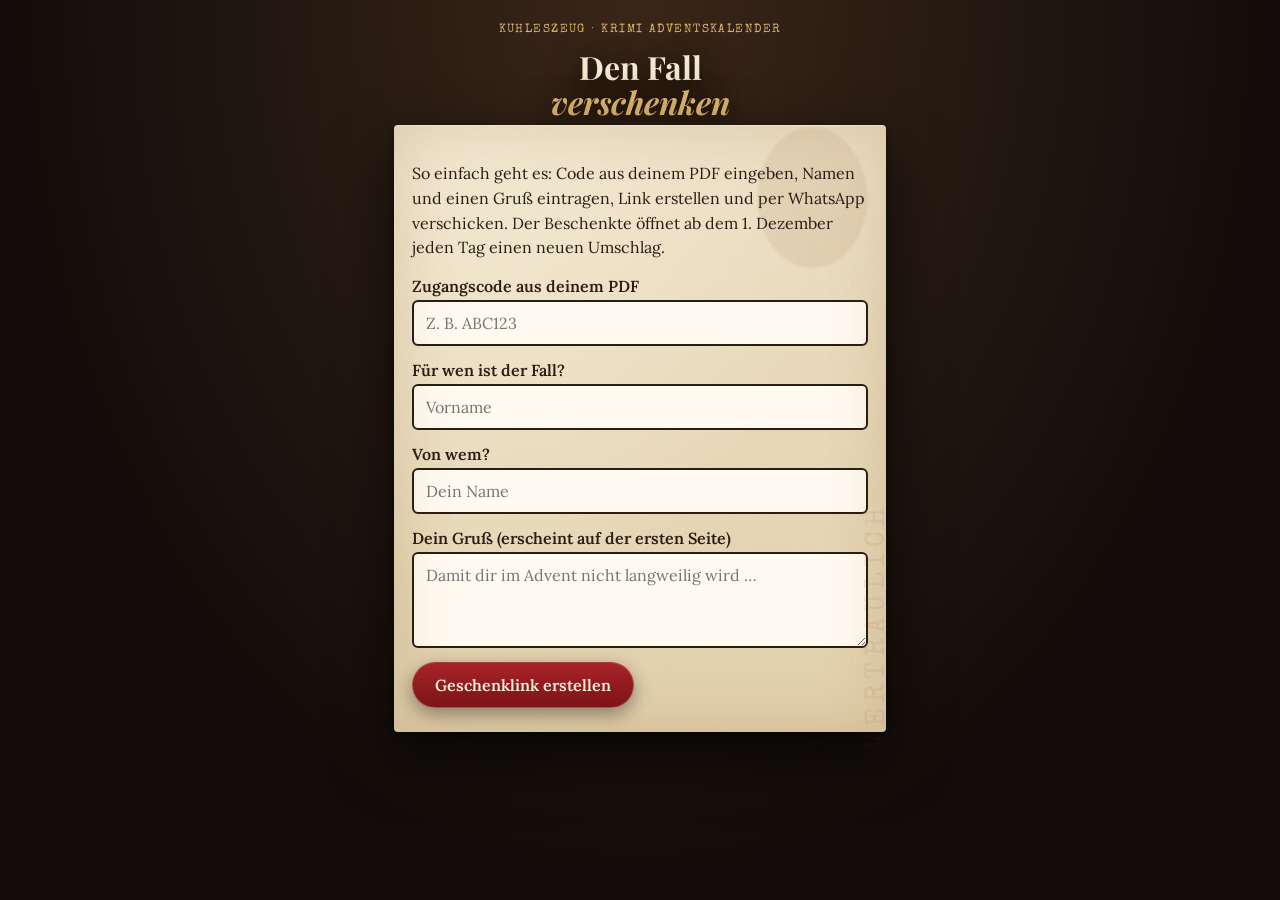
==== verschenken.html @ 81fcf863 "Add files via upload" ====
<!doctype html>
<html lang="de">
<head>
<meta charset="utf-8">
<meta name="viewport" content="width=device-width,initial-scale=1,viewport-fit=cover">
<title>Fall verschenken</title>
<meta name="robots" content="noindex">
<link href="https://fonts.googleapis.com/css2?family=Playfair+Display:ital,wght@0,600;0,800;1,600&family=Special+Elite&family=Lora:wght@400;600&display=swap" rel="stylesheet">
<link rel="stylesheet" href="style.css">
<style>
body{overflow:auto}
.wrap{max-width:520px;margin:0 auto;padding:24px 14px 50px}
label{display:block;font-weight:600;margin:14px 0 4px}
.f{width:100%;font:16px Lora,serif;padding:11px 12px;border:2px solid var(--ink);border-radius:6px;background:#fffaf0;color:var(--ink)}
textarea.f{min-height:96px;resize:vertical}
#out{display:none;margin-top:18px}
.linkbox{word-break:break-all;font-family:'Special Elite';font-size:13px;background:#fffaf0;border:1px dashed var(--ink);padding:10px;border-radius:6px}
.row{display:flex;gap:8px;flex-wrap:wrap;margin-top:10px}
.wa{background:#1f8f4e}
</style>
</head>
<body style="background:radial-gradient(ellipse at 50% 0%,#3a2618,#120d0a 70%)">
<div class="wrap">
  <div class="kick" style="text-align:center">KuhlesZeug · Krimi Adventskalender</div>
  <h1 style="text-align:center;font-size:32px">Den Fall<br><em>verschenken</em></h1>
  <div class="paper">
    <p class="story">So einfach geht es: Code aus deinem PDF eingeben, Namen und einen Gruß eintragen, Link erstellen und per WhatsApp verschicken. Der Beschenkte öffnet ab dem 1. Dezember jeden Tag einen neuen Umschlag.</p>
    <label for="code">Zugangscode aus deinem PDF</label>
    <input class="f" id="code" autocomplete="off" autocapitalize="characters" placeholder="z. B. ABC123" style="text-transform:uppercase">
    <label for="an">Für wen ist der Fall?</label>
    <input class="f" id="an" maxlength="40" placeholder="Vorname">
    <label for="von">Von wem?</label>
    <input class="f" id="von" maxlength="40" placeholder="Dein Name">
    <label for="m">Dein Gruß (erscheint auf der ersten Seite)</label>
    <textarea class="f" id="m" maxlength="280" placeholder="Damit dir im Advent nicht langweilig wird …"></textarea>
    <div class="row"><button class="btn" id="make">Geschenklink erstellen</button></div>
    <div id="out">
      <p class="question">Dein persönlicher Geschenklink:</p>
      <div class="linkbox" id="link"></div>
      <div class="row">
        <a class="btn wa" id="wa" target="_blank" rel="noopener">Per WhatsApp schicken</a>
        <button class="btn ghost" id="copy" style="color:var(--ink);border-color:var(--ink)">Link kopieren</button>
        <a class="btn ghost" id="test" target="_blank" style="color:var(--ink);border-color:var(--ink)">Vorschau</a>
      </div>
      <p class="small" style="color:var(--ink)">Tipp: Schick den Link am besten am 30. November, dann wartet am nächsten Morgen der erste Umschlag.</p>
    </div>
  </div>
</div>
<div id="toast" class="toast"></div>
<script src="gate.js"></script>
<script>
const $=s=>document.querySelector(s);
function toast(t){const e=$('#toast');e.textContent=t;e.classList.add('on');setTimeout(()=>e.classList.remove('on'),2600)}
$('#make').onclick=async()=>{const c=kzNormCode($('#code').value);if(!c||await kzSha(c)!==KZ_H){toast('Der Code stimmt nicht. Er steht in deinem PDF.');return}
 const an=$('#an').value.trim(),von=$('#von').value.trim(),m=$('#m').value.trim();if(!an){toast('Bitte trag ein, für wen der Fall ist.');return}
 const k=await kzSig(an,von,m);const url=new URL('./',location.href).href+'?g='+kzEnc({an,von,m,k});
 $('#link').textContent=url;$('#out').style.display='block';$('#test').href=url;
 const txt='Ein Fall für dich, '+an+'! 🔎 Im Dezember öffnest du jeden Tag einen neuen Umschlag und jagst den Dieb des Weihnachtsdiamanten. Am besten mit Ton: '+url;
 $('#wa').href='https://wa.me/?text='+encodeURIComponent(txt);$('#out').scrollIntoView({behavior:'smooth'})};
$('#copy').onclick=async()=>{try{await navigator.clipboard.writeText($('#link').textContent);toast('Link kopiert')}catch(e){toast('Bitte den Link markieren und kopieren')}};
</script>
</body>
</html>
---- style.css ----
:root{--ink:#2a1d14;--paper:#efe3c8;--paper2:#e4d3ae;--red:#8f1c20;--gold:#d8b46a;--dark:#120d0a;--green:#1f3b2c}
*{box-sizing:border-box;-webkit-tap-highlight-color:transparent}
html,body{margin:0;height:100%;background:var(--dark);color:#f3e9d2;font-family:Lora,Georgia,serif;overflow:hidden}
button{font:inherit;cursor:pointer}
#snow{position:fixed;inset:0;pointer-events:none;z-index:50}
.screen{position:fixed;inset:0;display:none;overflow-y:auto;-webkit-overflow-scrolling:touch}
.screen.on{display:block;animation:fadein .6s ease}
@keyframes fadein{from{opacity:0}to{opacity:1}}
.kick{font-family:'Special Elite',monospace;letter-spacing:.12em;text-transform:uppercase;font-size:12px;color:var(--gold)}
.btn{background:var(--red);color:#fff4e0;border:0;border-radius:999px;padding:12px 22px;font-weight:600;box-shadow:0 6px 18px rgba(0,0,0,.4);transition:transform .15s}
.btn:active{transform:scale(.96)}
.btn.big{font-size:20px;padding:16px 34px;margin-top:22px}
.btn.ghost{background:transparent;border:1px solid rgba(216,180,106,.6);color:var(--gold);box-shadow:none}
.btn.sm{padding:7px 14px;font-size:14px}
.small{font-size:13px;opacity:.7;margin-top:14px}
/* Start */
.start-bg{position:absolute;inset:0;background:url(a/poster.jpg) center/cover;filter:brightness(.45)}
.start-bg::after{content:"";position:absolute;inset:0;background:radial-gradient(ellipse at 50% 40%,transparent 20%,rgba(10,7,5,.9) 80%)}
.start-in{position:relative;min-height:100%;display:flex;flex-direction:column;align-items:center;justify-content:center;text-align:center;padding:40px 22px}
h1{font-family:'Playfair Display',serif;font-size:40px;line-height:1.08;margin:14px 0 6px;text-shadow:0 4px 30px #000}
h1 em{color:var(--gold);font-style:italic}
.giftline{font-family:'Special Elite',monospace;font-size:16px;color:#f1dfb8;min-height:20px;max-width:340px}
/* Intro */
#s-intro{background:#000}
#intro{position:absolute;inset:0;width:100%;height:100%;object-fit:cover}
.intro-text{position:absolute;left:0;right:0;bottom:16%;text-align:center;font-family:'Playfair Display',serif;font-size:28px;text-shadow:0 2px 20px #000;padding:0 20px;transition:opacity .5s}
.skip{position:absolute;right:16px;top:calc(16px + env(safe-area-inset-top))}
/* Desk */
#s-desk{background:radial-gradient(ellipse at 50% -10%,rgba(120,170,110,.25),transparent 55%),repeating-linear-gradient(90deg,#3a2416 0 3px,#3f2818 3px 9px,#36210f 9px 14px),#38220f}
.deskhead{display:flex;justify-content:space-between;align-items:center;padding:calc(14px + env(safe-area-inset-top)) 16px 8px}
.deskhead .title{font-family:'Playfair Display',serif;font-size:24px}
.headbtns{display:flex;gap:8px}
.icon{width:44px;height:44px;border-radius:50%;border:1px solid rgba(216,180,106,.5);background:rgba(0,0,0,.25);font-size:20px}
.report{display:flex;flex-wrap:wrap;gap:6px 12px;justify-content:center;padding:6px 12px 10px}
.report .word{display:flex;gap:3px}
.report .slot{width:22px;height:28px;border-bottom:2px solid rgba(216,180,106,.6);font-family:'Special Elite',monospace;font-size:20px;text-align:center;color:var(--gold)}
.report .gap{width:10px}
.report.big .slot{width:22px;height:32px;font-size:22px;color:var(--red);border-color:var(--ink)}
.report .slot.new{animation:pop .7s ease}
@keyframes pop{0%{transform:scale(2.4);opacity:0}60%{transform:scale(.9);opacity:1}100%{transform:scale(1)}}
.grid{display:grid;grid-template-columns:repeat(4,1fr);gap:12px;padding:8px 14px 20px;max-width:520px;margin:0 auto}
.env{position:relative;aspect-ratio:4/3;border-radius:6px;background:linear-gradient(160deg,#ead9b4,#d3bd8f);box-shadow:0 6px 14px rgba(0,0,0,.45);border:0;padding:0;overflow:hidden;color:var(--ink);transform:rotate(var(--r,0deg));transition:transform .2s}
.env::before{content:"";position:absolute;left:0;right:0;top:0;height:55%;background:linear-gradient(160deg,#dcc89c,#c9b182);clip-path:polygon(0 0,100% 0,50% 100%)}
.env .num{position:absolute;left:6px;bottom:3px;font-family:'Playfair Display',serif;font-size:20px;font-weight:800}
.env .wax{position:absolute;left:50%;top:50%;width:26px;height:26px;margin:-13px;border-radius:50%;background:radial-gradient(circle at 35% 30%,#c8383d,#7d1317);box-shadow:0 2px 3px rgba(0,0,0,.5);font-size:10px;color:#f6c9b0;display:flex;align-items:center;justify-content:center;font-family:'Special Elite'}
.env.locked{filter:grayscale(.6) brightness(.6)}
.env.locked .wax{background:#555}
.env.open{background:linear-gradient(160deg,#f3e7cc,#e0cfa9)}
.env.open::before{clip-path:polygon(0 0,100% 0,50% 0)}
.env.open .wax{background:none;box-shadow:none;color:var(--red);font-size:26px;font-weight:800;font-family:'Special Elite'}
.env.today{animation:glow 1.8s ease-in-out infinite}
@keyframes glow{50%{box-shadow:0 0 0 3px var(--gold),0 0 26px rgba(216,180,106,.8)}}
.foot{text-align:center;font-size:13px;opacity:.7;padding:0 20px 30px}
/* Envelope screen */
#s-env{background:radial-gradient(ellipse at 50% 30%,#3a2618,#120d0a 70%)}
.env-wrap{min-height:100%;display:flex;flex-direction:column;align-items:center;justify-content:center;gap:28px;padding:30px 16px}
.env-date{font-family:'Special Elite';color:var(--gold);letter-spacing:.1em}
.envelope{position:relative;width:min(84vw,360px);aspect-ratio:4/3;perspective:900px}
.env-back,.env-front{position:absolute;inset:0;border-radius:8px}
.env-back{background:#c9b182}
.env-front{background:linear-gradient(160deg,#ecdcb8,#d6c193);clip-path:polygon(0 0,50% 52%,100% 0,100% 100%,0 100%);box-shadow:0 20px 40px rgba(0,0,0,.6);z-index:3}
.env-flap{position:absolute;left:0;right:0;top:0;height:58%;background:linear-gradient(170deg,#e2cfa6,#c7ae7f);clip-path:polygon(0 0,100% 0,50% 100%);transform-origin:top;transition:transform .8s cubic-bezier(.5,0,.3,1);z-index:4}
.envelope.opened .env-flap{transform:rotateX(180deg);z-index:1}
.env-card{position:absolute;left:7%;right:7%;top:8%;bottom:8%;background:var(--paper);border-radius:4px;z-index:2;transition:transform 1s cubic-bezier(.3,1.3,.5,1) .5s;display:flex;align-items:flex-start;justify-content:center;padding-top:10px}
.envelope.opened .env-card{transform:translateY(-62%)}
.mini-stamp{font-family:'Special Elite';color:var(--red);border:2px solid var(--red);padding:2px 8px;transform:rotate(-6deg);font-size:13px}
@keyframes shimmer{50%{opacity:.45}}
/* Case */
#s-case,#s-akte,#s-final{background:radial-gradient(ellipse at 50% 0%,#3a2618,#120d0a 70%)}
.case{max-width:560px;margin:0 auto;padding:calc(18px + env(safe-area-inset-top)) 12px 40px;display:flex;flex-direction:column;align-items:center;gap:16px}
.paper{position:relative;width:100%;background:linear-gradient(180deg,var(--paper),var(--paper2));color:var(--ink);border-radius:4px;padding:20px 18px 24px;box-shadow:0 20px 50px rgba(0,0,0,.6);animation:slideup .7s cubic-bezier(.2,1.2,.4,1)}
@keyframes slideup{from{transform:translateY(60px);opacity:0}}
.case-top{display:flex;justify-content:space-between;font-family:'Special Elite';font-size:13px;border-bottom:1px solid rgba(42,29,20,.3);padding-bottom:6px}
.nr{background:var(--ink);color:var(--paper);border-radius:50%;width:34px;height:34px;display:flex;align-items:center;justify-content:center;font-size:16px;margin-top:-4px}
.dept{font-family:'Special Elite';font-size:11px;opacity:.6;margin-top:6px;letter-spacing:.06em;text-transform:uppercase}
.paper h2{font-family:'Playfair Display',serif;font-size:28px;margin:8px 0 6px;color:var(--red)}
.paper h3{font-family:'Playfair Display',serif;margin:18px 0 6px}
.story{font-size:16px;line-height:1.55;min-height:1em}
.story .cur{display:inline-block;width:8px;background:var(--ink);animation:blink .8s infinite}
@keyframes blink{50%{opacity:0}}
.question{font-weight:600;font-size:15px;margin:14px 0 8px}
.widget{margin:12px 0}
.answer{display:flex;gap:8px;flex-wrap:wrap}
.answer input{flex:1;min-width:0;font:600 18px 'Special Elite',monospace;padding:10px 12px;border:2px solid var(--ink);border-radius:6px;background:#fffaf0;color:var(--ink);text-transform:uppercase}
.answer .btn{padding:10px 18px}
.hints{display:flex;gap:8px;margin-top:14px}
.hints .btn{color:var(--ink);border-color:rgba(42,29,20,.4)}
.hinttext{font-style:italic;font-size:15px;min-height:1em;color:#5a3e2a}
.solved{display:none;margin-top:14px;padding:12px;border:2px dashed var(--red);border-radius:6px;font-family:'Special Elite';font-size:16px}
.solved b{font-size:34px;color:var(--red);display:inline-block;margin:0 6px;vertical-align:middle}
.stamp{position:absolute;right:14px;bottom:120px;font-family:'Special Elite';font-size:30px;color:var(--red);border:4px solid var(--red);padding:2px 12px;border-radius:6px;transform:rotate(-14deg) scale(3);opacity:0;pointer-events:none}
.stamp.on{animation:stamp .5s cubic-bezier(.4,1.6,.6,1) forwards}
@keyframes stamp{to{transform:rotate(-14deg) scale(1);opacity:.85}}
.shake{animation:shake .4s}
@keyframes shake{25%{transform:translateX(-8px)}75%{transform:translateX(8px)}}
/* Widgets */
.box{background:#fffaf0;border:1px solid rgba(42,29,20,.25);border-radius:6px;padding:12px}
.news{font-family:'Playfair Display',serif;text-align:center}
.news .mast{font-weight:800;letter-spacing:.05em;border-bottom:3px double var(--ink);padding-bottom:4px;margin-bottom:8px}
.news .ln{display:block;text-align:left;padding:5px 4px;border-radius:4px;font-family:Lora}
.news .ln b{transition:all .3s}
.news .ln.hl b{color:#fff;background:var(--red);padding:0 4px;border-radius:3px}
.opts{display:grid;gap:8px}
.opt{border:2px solid rgba(42,29,20,.35);background:#fffaf0;border-radius:8px;padding:10px;text-align:left;color:var(--ink)}
.opt.sel{border-color:var(--red);background:#f6e2d3}
.opt .lab{font-family:'Special Elite';color:var(--red);font-size:18px;margin-right:6px}
.morse-tab{display:grid;grid-template-columns:repeat(4,1fr);gap:4px 8px;font-family:'Special Elite';font-size:13px;margin-top:10px}
.lamp{width:60px;height:60px;border-radius:50%;margin:6px auto;background:#3a2a1a;transition:background .05s,box-shadow .05s}
.lamp.on{background:#ffd56b;box-shadow:0 0 30px #ffd56b}
.clock{width:min(70vw,260px);aspect-ratio:1;margin:0 auto;display:block;touch-action:none}
.clockctl{display:flex;justify-content:center;gap:10px;align-items:center;margin-top:8px;font-family:'Special Elite';font-size:22px}
.clockctl .btn{padding:6px 14px}
.coachgrid{display:grid;grid-template-columns:repeat(5,1fr);gap:4px;max-width:280px;margin:0 auto}
.coachgrid div{aspect-ratio:1;display:flex;align-items:center;justify-content:center;background:#fffaf0;border:1px solid rgba(42,29,20,.25);font-family:'Special Elite';font-size:20px;border-radius:4px;position:relative}
.coachgrid .car::after{content:"🐎";position:absolute;font-size:26px}
.arrows{display:grid;grid-template-columns:repeat(3,52px);gap:6px;justify-content:center;margin-top:10px}
.arrows button{height:46px;border-radius:8px;border:2px solid var(--ink);background:#fffaf0;font-size:20px}
.mirror-wrap{perspective:600px}
.mirror-text{font:700 34px 'Playfair Display';text-align:center;transform:scaleX(-1);transition:transform 1.2s;padding:20px;background:repeating-linear-gradient(0deg,#e9dcc0 0 2px,#f4ead4 2px 6px);border-radius:6px;color:#2e4a7a;filter:blur(.4px)}
.mirror-text.flip{transform:scaleX(1)}
.band{font-family:'Special Elite';font-size:14px;word-break:break-all;letter-spacing:2px;background:#fffaf0;padding:6px;border-radius:4px}
.stick{margin-top:10px;background:linear-gradient(180deg,#5b3a22,#a77a4f 40%,#5b3a22);border-radius:12px;padding:8px 10px;font-family:'Special Elite';color:#fff2d6;font-size:18px;letter-spacing:4px;line-height:1.5;overflow-x:auto;white-space:pre}
.stick .r0{color:#ffb3a0}
input[type=range]{width:100%;accent-color:var(--red)}
.receipt{font-family:'Special Elite';max-width:260px;margin:0 auto;background:#fffaf0;padding:14px;box-shadow:0 2px 6px rgba(0,0,0,.2);transform:rotate(-1.5deg)}
.receipt div{display:flex;justify-content:space-between;border-bottom:1px dotted #999;padding:3px 0}
.tt{width:100%;border-collapse:collapse;font-family:'Special Elite';background:#1d1d1d;color:#ffd56b;border-radius:6px;overflow:hidden}
.tt td{padding:9px;border-bottom:1px solid #333}
.tt tr.sel td{background:#5a1a1a}
.stretch-wrap{height:120px;overflow:hidden;display:flex;align-items:center;justify-content:center;background:#efe2c5;border-radius:6px}
.stretch-text{font:700 17px 'Playfair Display';white-space:nowrap;color:#3b2a1e;transform-origin:center}
.chess{display:grid;grid-template-columns:repeat(8,1fr);max-width:300px;margin:0 auto;border:3px solid var(--ink)}
.chess div{aspect-ratio:1;display:flex;align-items:center;justify-content:center;font-size:24px;position:relative}
.chess .l{background:#f0dfb9}.chess .d{background:#b08657}
.chess div.sel{outline:3px solid var(--red);outline-offset:-3px}
.chess small{position:absolute;left:2px;bottom:0;font-size:8px;opacity:.6}
.plan{display:grid;grid-template-columns:repeat(3,1fr);gap:0;max-width:330px;margin:0 auto;border:3px solid var(--ink)}
.plan button{aspect-ratio:1.1;border:1px solid var(--ink);background:#fffaf0;font-family:'Special Elite';font-size:12px;color:var(--ink);display:flex;flex-direction:column;align-items:center;justify-content:center;gap:4px}
.plan button b{font-size:22px;color:var(--red)}
.plan button.sel{background:#f6e2d3}
.ws{display:grid;grid-template-columns:repeat(8,1fr);gap:2px;max-width:320px;margin:0 auto;user-select:none}
.ws div{aspect-ratio:1;display:flex;align-items:center;justify-content:center;background:#fffaf0;font-family:'Special Elite';font-size:18px;border-radius:3px}
.ws div.a{background:#ffd56b}.ws div.f{background:#e9b5a6}
.wl{display:flex;flex-wrap:wrap;gap:6px;margin-top:10px;justify-content:center}
.wl span{font-family:'Special Elite';padding:3px 8px;border:1px solid var(--ink);border-radius:4px}
.wl span.x{text-decoration:line-through;opacity:.45}
.order .opt{display:flex;justify-content:space-between;gap:8px}
.order .opt small{font-family:'Special Elite';white-space:nowrap}
.order .opt .n{font-family:'Special Elite';color:var(--red);font-size:18px;min-width:20px}
.letters{display:flex;gap:6px;justify-content:center;flex-wrap:wrap}
.letters button{width:44px;height:50px;border-radius:6px;border:2px solid var(--ink);background:#fffaf0;font:700 22px 'Special Elite';color:var(--ink)}
.letters button.used{opacity:.25}
.built{font:700 28px 'Special Elite';text-align:center;letter-spacing:6px;min-height:40px;margin:10px 0;color:var(--red)}
.staff{width:100%;max-width:400px;display:block;margin:0 auto}
.notetab{display:grid;grid-template-columns:repeat(8,1fr);gap:4px;margin-top:8px;font-family:'Special Elite';text-align:center;font-size:14px}
.notetab div{background:#fffaf0;border-radius:4px;padding:4px 0}
.watch{width:min(72vw,270px);aspect-ratio:1;margin:0 auto;position:relative}
.watch svg{position:absolute;inset:0;width:100%;height:100%}
.watch .lid{transition:transform 1.4s cubic-bezier(.5,0,.2,1),opacity 1.4s}
.watch.open .lid{transform:translateX(-120%) rotate(-40deg);opacity:0}
.gear{transform-box:fill-box;transform-origin:center;animation:spin 6s linear infinite}
.gear.r{animation-direction:reverse}
@keyframes spin{to{transform:rotate(360deg)}}
/* Akte */
.suspects{display:grid;grid-template-columns:repeat(2,1fr);gap:8px}
.suspects div,.suspects button{background:#fffaf0;border:1px solid rgba(42,29,20,.3);border-radius:8px;padding:8px;text-align:left;color:var(--ink);font-size:13px}
.suspects b{display:block;font-family:'Playfair Display';font-size:15px}
.suspects .ic{font-size:22px;float:right}
.numtab{display:grid;grid-template-columns:repeat(13,1fr);font-family:'Special Elite';font-size:12px;text-align:center;gap:1px}
.numtab div{background:#fffaf0;padding:2px 0}
.verdict{display:none;text-align:center}
.verdict video{width:100%;border-radius:6px;margin-top:10px}
.diamond{font-size:70px;animation:sparkle 1.4s ease-in-out infinite}
@keyframes sparkle{50%{transform:scale(1.15) rotate(8deg);filter:drop-shadow(0 0 20px #bfe8ff)}}
.toast{position:fixed;left:50%;bottom:30px;transform:translateX(-50%) translateY(120px);background:#2a1d14;color:#f3e9d2;padding:12px 18px;border-radius:12px;border:1px solid var(--gold);transition:transform .4s;z-index:60;max-width:90vw;text-align:center}
.toast.on{transform:translateX(-50%) translateY(0)}
.giftmsg{display:none;max-width:330px;margin:14px auto 0;background:var(--paper);color:var(--ink);padding:14px 16px;border-radius:4px;font-family:'Special Elite',monospace;font-size:15px;line-height:1.5;transform:rotate(-1.5deg);box-shadow:0 10px 30px rgba(0,0,0,.6);text-align:left;white-space:pre-wrap}
.codebox{display:none;max-width:320px;margin-top:16px}
.codebox input{width:100%;font:600 20px 'Special Elite',monospace;text-align:center;padding:12px;border-radius:8px;border:2px solid var(--gold);background:rgba(0,0,0,.4);color:#fff;text-transform:uppercase}
.codebox a{color:var(--gold)}
.solved{position:relative}.stamp2{position:absolute;right:10px;top:8px;font-family:'Special Elite';font-size:20px;color:var(--red);border:3px solid var(--red);padding:0 8px;border-radius:5px;transform:rotate(-12deg);opacity:.85;animation:stamp2 .5s cubic-bezier(.4,1.6,.6,1)}@keyframes stamp2{from{transform:rotate(-12deg) scale(3);opacity:0}}
.stamp{display:none}

.rib{position:absolute;left:0;top:0;width:100%;height:100%;overflow:visible;z-index:6;touch-action:none;cursor:grab}
.band{fill:none;stroke:#a8161d;stroke-width:24;stroke-linecap:butt}
#bh1,#bh2{stroke:#a8161d}
.sheen{fill:none;stroke:rgba(255,190,180,.45);stroke-width:3}
.tail{fill:none;stroke:#a8161d;stroke-width:16;stroke-linecap:round}
.loop{fill:url(#rg);stroke:#5e0c10;stroke-width:1.5}
.loopin{fill:none;stroke:rgba(70,5,8,.55);stroke-width:2}
.hand{animation:handmove 1.8s ease-in-out infinite;pointer-events:none}
@keyframes handmove{0%{transform:translate(246px,252px);opacity:0}15%{opacity:1}70%{transform:translate(330px,300px);opacity:1}100%{transform:translate(330px,300px);opacity:0}}
.rib.dragging .hand,.rib.free .hand{display:none}
.rib.free #bands path{transition:transform 1.1s cubic-bezier(.4,0,.6,1),opacity 1.1s}
.rib.free #bv1,.rib.free #sv1{transform:translate(-30px,-260px) rotate(-25deg);opacity:0}
.rib.free #bv2,.rib.free #sv2{transform:translate(40px,320px) rotate(20deg);opacity:0}
.rib.free #bh1,.rib.free #sh1{transform:translate(-330px,60px) rotate(15deg);opacity:0}
.rib.free #bh2,.rib.free #sh2{transform:translate(340px,-40px) rotate(-18deg);opacity:0}
.rib.free #bowg{transition:transform 1s cubic-bezier(.5,-0.4,.7,1),opacity 1s;opacity:0}
#sealL,#sealR{transition:transform .9s cubic-bezier(.3,1.4,.6,1) .25s,opacity .9s .5s}
.rib.free #sealL{transform:translate(-20px,30px) rotate(-40deg);opacity:0}
.rib.free #sealR{transform:translate(22px,26px) rotate(35deg);opacity:0}
.rib.free #sealtxt{opacity:0;transition:opacity .2s .2s}
.env-hint{font-family:'Special Elite';color:var(--gold);text-align:center;margin:0;animation:shimmer 2s infinite}
.sparkle{position:absolute;width:6px;height:6px;border-radius:50%;background:#ffe3a0;box-shadow:0 0 10px #ffd56b;pointer-events:none;z-index:9;animation:spk .9s ease-out forwards}
@keyframes spk{to{transform:translate(var(--dx),var(--dy)) scale(.2);opacity:0}}
.titlerow{display:flex;align-items:center;justify-content:space-between;gap:10px}
.say{flex:none;width:44px;height:44px;border-radius:50%;border:2px solid var(--red);background:#fffaf0;font-size:20px;color:var(--red)}
.say.on{background:var(--red);animation:pulse 1.2s infinite}
@keyframes pulse{50%{box-shadow:0 0 0 8px rgba(143,28,32,.2)}}
/* ===== Feinschliff ===== */
:root{--noise:url("data:image/svg+xml;utf8,<svg xmlns='http://www.w3.org/2000/svg' width='160' height='160'><filter id='n'><feTurbulence type='fractalNoise' baseFrequency='.9' numOctaves='3' stitchTiles='stitch'/><feColorMatrix values='0 0 0 0 .35  0 0 0 0 .25  0 0 0 0 .15  0 0 0 .09 0'/></filter><rect width='100%' height='100%' filter='url(%23n)'/></svg>")}
.paper{background:var(--noise),radial-gradient(ellipse at 85% 12%,rgba(140,90,40,.10) 0 9%,transparent 9.6%),radial-gradient(ellipse at 20% 0%,#f6ecd4,transparent 60%),linear-gradient(180deg,var(--paper),var(--paper2));box-shadow:0 1px 0 rgba(255,255,255,.6) inset,0 24px 60px rgba(0,0,0,.65),0 2px 6px rgba(0,0,0,.4)}
.paper::before{content:"";position:absolute;inset:0;border-radius:4px;pointer-events:none;box-shadow:inset 0 0 60px rgba(120,80,30,.18)}
.paper::after{content:"VERTRAULICH";position:absolute;right:-6px;bottom:38%;font:28px 'Special Elite';color:rgba(143,28,32,.07);transform:rotate(-90deg);transform-origin:right bottom;pointer-events:none;letter-spacing:.2em}
.env{background:var(--noise),linear-gradient(160deg,#efe0bd,#d6c094);animation:envin .6s cubic-bezier(.2,1.3,.4,1) both;animation-delay:calc(var(--i,0)*28ms);border:1px solid rgba(90,60,30,.25)}
@keyframes envin{from{opacity:0;transform:translateY(30px) rotate(calc(var(--r) * 4)) scale(.85)}}
.env:active{transform:scale(.94) rotate(var(--r))}
.env .wax{width:30px;height:30px;margin:-15px;background:radial-gradient(circle at 35% 28%,#e25a5f,#9a1a20 55%,#5c0c10);box-shadow:0 2px 4px rgba(0,0,0,.5),inset 0 -2px 3px rgba(0,0,0,.35),inset 0 2px 2px rgba(255,200,190,.35);border-radius:47% 53% 50% 50%/52% 46% 54% 48%;font-weight:700;letter-spacing:-.5px}
.env.open .wax{border-radius:0}
.deskhead .title{text-shadow:0 2px 10px rgba(0,0,0,.6)}
.report{background:linear-gradient(180deg,rgba(0,0,0,.25),rgba(0,0,0,.1));margin:4px 12px 6px;border-radius:8px;border:1px solid rgba(216,180,106,.25)}
.btn{background:linear-gradient(180deg,#a8242a,#7d1317);border:1px solid rgba(255,200,180,.25)}
.btn.ghost{background:transparent}
.flyletter{position:fixed;left:50%;top:50%;z-index:70;font:800 120px 'Playfair Display',serif;color:#8f1c20;text-shadow:0 6px 30px rgba(0,0,0,.45),0 0 40px rgba(255,213,107,.6);transform:translate(-50%,-50%) scale(.2);opacity:0;pointer-events:none;animation:fly 1.6s cubic-bezier(.3,1.4,.5,1) forwards}
@keyframes fly{20%{transform:translate(-50%,-50%) scale(1.15);opacity:1}55%{transform:translate(-50%,-50%) scale(1);opacity:1}100%{transform:translate(-50%,-260%) scale(.25);opacity:0}}
/* ===== Finale ===== */
.kick.red{color:var(--red)}
.scard{position:relative;overflow:hidden;transition:transform .2s,opacity .4s}
.scard:active{transform:scale(.97)}
.sstamp{position:absolute;left:50%;top:50%;font:24px 'Special Elite';padding:2px 10px;border:3px solid;border-radius:6px;transform:translate(-50%,-50%) rotate(-14deg) scale(3);opacity:0;pointer-events:none;white-space:nowrap}
.scard.alibi{opacity:.55;filter:grayscale(1)}
.scard.alibi .sstamp{color:#555;animation:sst .35s cubic-bezier(.4,1.6,.6,1) forwards}
.scard.guilty{border-color:var(--red)!important;box-shadow:0 0 0 3px rgba(143,28,32,.35)}
.scard.guilty .sstamp{color:var(--red);font-size:30px;animation:sst .35s cubic-bezier(.4,1.6,.6,1) forwards}
@keyframes sst{to{transform:translate(-50%,-50%) rotate(-14deg) scale(1);opacity:.9}}
#accuse-list.done .scard:not(.guilty){opacity:.35;filter:grayscale(1)}
.quake{animation:quake .5s}
@keyframes quake{10%,50%,90%{transform:translate(-6px,3px) rotate(-.4deg)}30%,70%{transform:translate(6px,-3px) rotate(.4deg)}}
.scene,#verdict,.cert-wrap{display:none}
.scene.on,#verdict.on,.cert-wrap.on{display:block;animation:slideup .8s cubic-bezier(.2,1.2,.4,1)}
.scene-cap{text-align:center;font:italic 20px 'Playfair Display';color:#f1dfb8;min-height:28px;margin:6px 0 14px;text-shadow:0 2px 10px #000}
.gclock{position:relative;width:200px;margin:0 auto 10px;filter:drop-shadow(0 20px 30px rgba(0,0,0,.7))}
.gc-crown{height:26px;margin:0 18px;background:linear-gradient(180deg,#6b3d1f,#3c2010);clip-path:polygon(0 100%,10% 30%,50% 0,90% 30%,100% 100%)}
.gc-head{height:150px;background:linear-gradient(90deg,#3c2010,#7a4a26 50%,#3c2010);border-radius:8px 8px 0 0;display:flex;align-items:center;justify-content:center;border:3px solid #2a150a}
.gc-face{position:relative;width:118px;height:118px;border-radius:50%;background:radial-gradient(circle,#fbf3df 60%,#e8d6ad);border:6px solid #c9a24e;box-shadow:inset 0 0 12px rgba(0,0,0,.3)}
.gc-face::before{content:"XII  III  VI  IX";position:absolute;inset:0;font:10px 'Playfair Display';color:#3b2a1e;display:none}
.gc-h,.gc-m{position:absolute;left:50%;bottom:50%;background:#2a1d14;transform-origin:50% 100%;border-radius:2px}
.gc-h{width:5px;height:30px;margin-left:-2.5px;transform:rotate(107deg)}
.gc-m{width:3px;height:46px;margin-left:-1.5px;transform:rotate(210deg)}
.gclock.swing .gc-m{animation:mrun 3.4s linear}
@keyframes mrun{from{transform:rotate(150deg)}to{transform:rotate(210deg)}}
.gc-pin{position:absolute;left:50%;top:50%;width:10px;height:10px;margin:-5px;border-radius:50%;background:#c9a24e}
.gc-body{position:relative;height:250px;margin:0 22px;background:linear-gradient(90deg,#3c2010,#6b3d1f 50%,#3c2010);border:3px solid #2a150a;border-top:0;perspective:700px}
.gc-cavity{position:absolute;inset:14px 14px 18px;background:radial-gradient(ellipse at 50% 70%,#2a1a10,#0d0805);border-radius:4px;overflow:hidden}
.gc-glow{position:absolute;inset:0;background:radial-gradient(circle at 50% 75%,rgba(255,220,140,.95),rgba(255,180,60,.35) 35%,transparent 65%);opacity:0;transition:opacity 1.2s}
.gc-pend{position:absolute;left:50%;top:0;width:0;height:170px;transform-origin:50% 0}
.gc-rod{position:absolute;left:-2px;top:0;width:4px;height:140px;background:linear-gradient(90deg,#8a6a2a,#e4c06a,#8a6a2a)}
.gc-bob{position:absolute;left:-22px;top:130px;width:44px;height:44px;border-radius:50%;background:radial-gradient(circle at 35% 30%,#f7dc8a,#b8913f 55%,#6b4a14);box-shadow:0 4px 10px rgba(0,0,0,.6)}
.gclock.swing .gc-pend{animation:pend 1.12s ease-in-out infinite alternate}
@keyframes pend{from{transform:rotate(-16deg)}to{transform:rotate(16deg)}}
.gc-gem{position:absolute;left:50%;bottom:-40px;font-size:54px;transform:translateX(-50%) scale(.4);opacity:0;transition:all 1.4s cubic-bezier(.2,1.4,.4,1);filter:drop-shadow(0 0 18px #bfe8ff)}
.gclock.gem .gc-gem{bottom:30px;transform:translateX(-50%) scale(1);opacity:1;animation:sparkle 1.6s ease-in-out 1.4s infinite}
.gclock.gem .gc-glow{opacity:1}
.gclock.gem .gc-pend{opacity:.35;transition:opacity 1s}
.gc-door{position:absolute;inset:6px;border:12px solid #5a3218;outline:3px solid #2a150a;border-radius:4px;background:transparent;transform-origin:0 50%;transition:transform 1.3s cubic-bezier(.5,0,.25,1);z-index:2}
.gc-glass{position:absolute;inset:0;border-radius:3px;background:linear-gradient(135deg,rgba(255,255,255,.18),rgba(255,255,255,.03) 40%,rgba(0,0,0,.25));border:2px solid #b8913f}
.gc-knob{position:absolute;right:6px;top:50%;width:8px;height:8px;border-radius:50%;background:#e4c06a}
.gclock.open .gc-door{transform:rotateY(-112deg)}
.gc-base{height:30px;margin:0 8px;background:linear-gradient(180deg,#6b3d1f,#2a150a);border-radius:0 0 6px 6px}
.stamp-big{display:inline-block;font:34px 'Special Elite';color:var(--red);border:4px solid var(--red);padding:4px 16px;border-radius:8px;transform:rotate(-8deg);margin:6px auto 10px;animation:sst2 .5s cubic-bezier(.4,1.6,.6,1)}
@keyframes sst2{from{transform:rotate(-8deg) scale(3);opacity:0}}
#verdict{text-align:center}
.center{text-align:center}.small2{font-size:14px;opacity:.75}
.cert-wrap{text-align:center}
.cert{position:relative;width:100%;aspect-ratio:1600/1130;background:var(--noise),linear-gradient(180deg,#f3e8cf,#e2cfa6);border-radius:4px;box-shadow:0 24px 60px rgba(0,0,0,.6);padding:3%;color:#2a1d14}
.cert-in{height:100%;border:4px solid #8f1c20;outline:2px solid #b8913f;outline-offset:-10px;display:flex;flex-direction:column;align-items:center;justify-content:center;padding:4% 6%;gap:.6%}
.cert-kick{font:clamp(8px,1.9vw,12px) 'Special Elite';color:#8f1c20;letter-spacing:.08em;text-transform:uppercase}
.cert-title{font:800 clamp(28px,8vw,48px) 'Playfair Display';line-height:1}
.cert-sub{font:italic clamp(11px,2.6vw,15px) 'Playfair Display';color:#5a3e2a}
.cert-name{font:800 clamp(22px,6.4vw,38px) 'Playfair Display';color:#8f1c20;line-height:1.05}
.cert-rank{font:800 clamp(18px,5.6vw,32px) 'Playfair Display';letter-spacing:.08em;text-transform:uppercase}
.cert-text{font:clamp(9px,2.3vw,13px) Lora;max-width:90%;line-height:1.35}
.cert-foot{display:flex;justify-content:space-between;align-items:center;width:90%;margin-top:2%}
.cert-foot small{display:block;border-top:1px solid #2a1d14;font-size:clamp(8px,1.8vw,11px);padding-top:2px}
.sig,.sig2{font:italic clamp(14px,4vw,22px) 'Playfair Display'}
.cert-seal{width:clamp(38px,11vw,62px);aspect-ratio:1;border-radius:50%;background:radial-gradient(circle at 35% 30%,#e25a5f,#9a1a20 55%,#5c0c10);display:flex;align-items:center;justify-content:center;color:#f6c9b0;font:clamp(12px,3.5vw,18px) 'Special Elite';box-shadow:0 3px 6px rgba(0,0,0,.4)}
.cert-name-edit{display:flex;gap:8px;margin:14px 0 4px}
.cert-name-edit input{flex:1;min-width:0;font:600 16px Lora;padding:10px 12px;border-radius:8px;border:2px solid var(--gold);background:rgba(0,0,0,.35);color:#fff}
.cert-btns{display:flex;gap:10px;justify-content:center;margin:16px 0 10px;flex-wrap:wrap}
#final-back{margin-top:6px}
.gc-dial{position:absolute;inset:0;width:100%;height:100%}
.sstamp{font-size:18px!important}.scard.guilty .sstamp{font-size:20px!important}
.env .wax.seal{width:38px;height:38px;margin:-19px;background:none!important;box-shadow:none!important;border-radius:0}
.env .wax.seal img{width:100%;height:100%;filter:drop-shadow(0 2px 2px rgba(0,0,0,.45))}
.env .wax.seal i{position:absolute;right:-6px;bottom:-4px;font-style:normal;font-size:13px}
.env.locked .wax.seal img{filter:grayscale(1) brightness(.8) drop-shadow(0 2px 2px rgba(0,0,0,.45))}
.cert-seal{background:url(a/siegel.svg) center/contain no-repeat!important;box-shadow:none!important;filter:drop-shadow(0 3px 4px rgba(0,0,0,.4))}
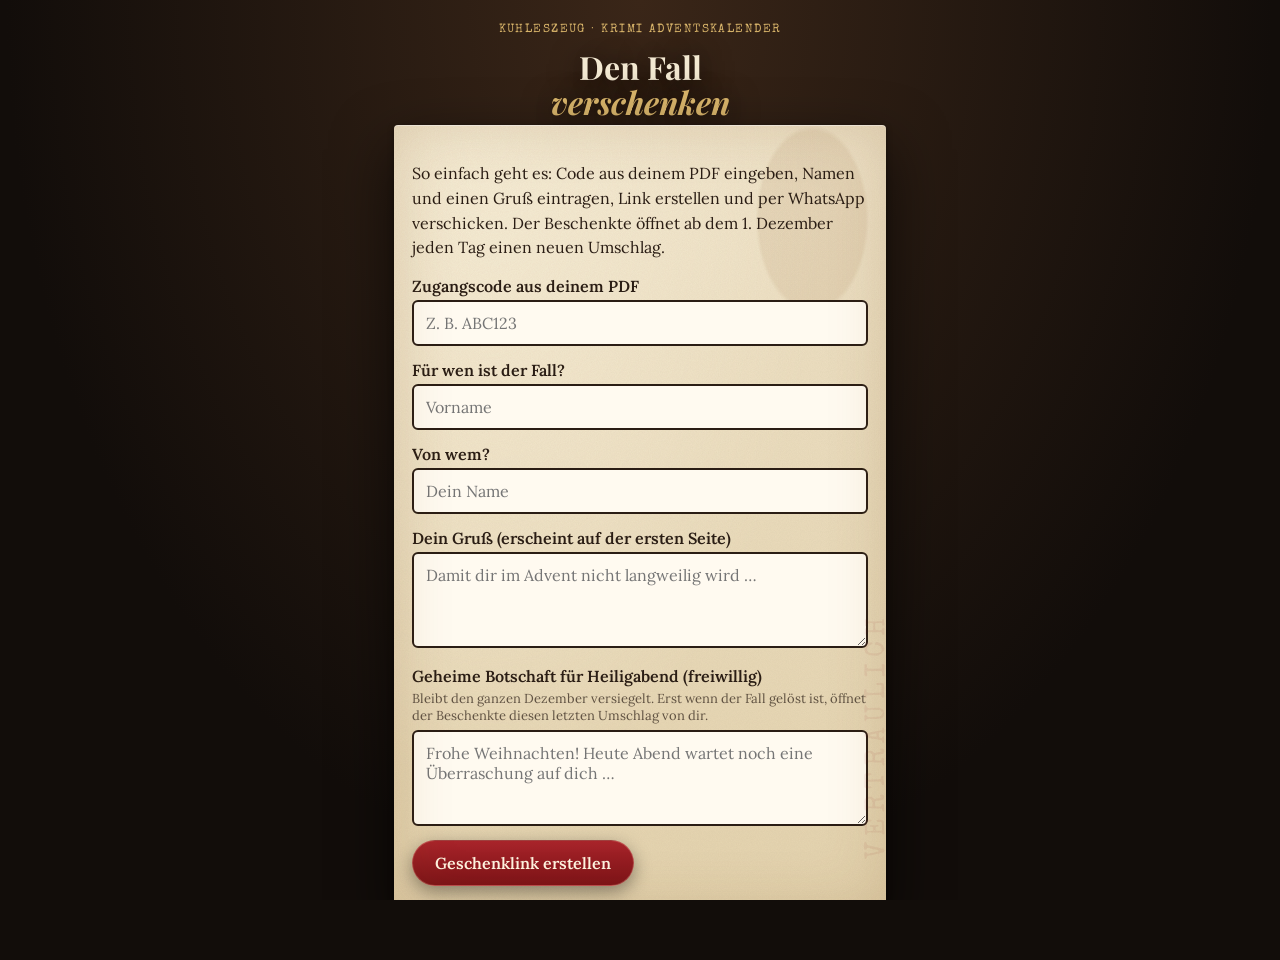
==== commit 258df141: "Add files via upload" ====
--- a/verschenken.html
+++ b/verschenken.html
@@ -33,6 +33,9 @@
     <input class="f" id="von" maxlength="40" placeholder="Dein Name">
     <label for="m">Dein Gruß (erscheint auf der ersten Seite)</label>
     <textarea class="f" id="m" maxlength="280" placeholder="Damit dir im Advent nicht langweilig wird …"></textarea>
+    <label for="s">Geheime Botschaft für Heiligabend (freiwillig)</label>
+    <p class="small" style="color:var(--ink);margin:0 0 6px">Bleibt den ganzen Dezember versiegelt. Erst wenn der Fall gelöst ist, öffnet der Beschenkte diesen letzten Umschlag von dir.</p>
+    <textarea class="f" id="s" maxlength="400" placeholder="Frohe Weihnachten! Heute Abend wartet noch eine Überraschung auf dich …"></textarea>
     <div class="row"><button class="btn" id="make">Geschenklink erstellen</button></div>
     <div id="out">
       <p class="question">Dein persönlicher Geschenklink:</p>
@@ -52,8 +55,8 @@
 const $=s=>document.querySelector(s);
 function toast(t){const e=$('#toast');e.textContent=t;e.classList.add('on');setTimeout(()=>e.classList.remove('on'),2600)}
 $('#make').onclick=async()=>{const c=kzNormCode($('#code').value);if(!c||await kzSha(c)!==KZ_H){toast('Der Code stimmt nicht. Er steht in deinem PDF.');return}
- const an=$('#an').value.trim(),von=$('#von').value.trim(),m=$('#m').value.trim();if(!an){toast('Bitte trag ein, für wen der Fall ist.');return}
- const k=await kzSig(an,von,m);const url=new URL('./',location.href).href+'?g='+kzEnc({an,von,m,k});
+ const an=$('#an').value.trim(),von=$('#von').value.trim(),m=$('#m').value.trim(),s=$('#s').value.trim();if(!an){toast('Bitte trag ein, für wen der Fall ist.');return}
+ const k=await kzSig(an,von,kzMsg(m,s));const o={an,von,m,k};if(s)o.s=kzHide(s);const url=new URL('./',location.href).href+'?g='+kzEnc(o);
  $('#link').textContent=url;$('#out').style.display='block';$('#test').href=url;
  const txt='Ein Fall für dich, '+an+'! 🔎 Im Dezember öffnest du jeden Tag einen neuen Umschlag und jagst den Dieb des Weihnachtsdiamanten. Am besten mit Ton: '+url;
  $('#wa').href='https://wa.me/?text='+encodeURIComponent(txt);$('#out').scrollIntoView({behavior:'smooth'})};
--- a/style.css
+++ b/style.css
@@ -296,3 +296,97 @@
 .env .wax.seal i{position:absolute;right:-6px;bottom:-4px;font-style:normal;font-size:13px}
 .env.locked .wax.seal img{filter:grayscale(1) brightness(.8) drop-shadow(0 2px 2px rgba(0,0,0,.45))}
 .cert-seal{background:url(a/siegel.svg) center/contain no-repeat!important;box-shadow:none!important;filter:drop-shadow(0 3px 4px rgba(0,0,0,.4))}
+/* Startseite auf schmalen Handys */
+#s-start h1{font-size:clamp(26px,8.6vw,40px)}
+#s-start .kick{font-size:clamp(9.5px,2.8vw,12px);letter-spacing:.08em}
+/* Schmale Handys */
+.opts>*{min-width:0}
+.opt{overflow-wrap:break-word;hyphens:auto;-webkit-hyphens:auto}
+.deskhead>*:first-child{min-width:0}
+.deskhead .title{font-size:clamp(19px,6.2vw,24px)}
+.plan{max-width:100%;grid-template-columns:repeat(3,minmax(0,1fr))}
+.plan button span{overflow-wrap:anywhere;hyphens:auto;-webkit-hyphens:auto;text-align:center}
+@media (max-width:380px){
+ .opts[style*="repeat(3"] .opt{padding:8px 5px;font-size:13px}
+ .opts[style*="repeat(3"] .opt .lab{font-size:15px;margin-right:3px}
+ .stick{font-size:16px;letter-spacing:2.5px}
+ .plan button{font-size:10.5px}
+ .headbtns{gap:5px}
+}
+
+/* Urkunde groß und als PDF */
+.cert{cursor:zoom-in}
+.cert-tap{font:italic 13px Lora;color:#d8c49a;margin:10px 0 0}
+.cert-modal{position:fixed;inset:0;z-index:60;display:none;align-items:center;justify-content:center;padding:calc(16px + env(safe-area-inset-top)) 14px calc(16px + env(safe-area-inset-bottom));background:rgba(10,7,5,.86);backdrop-filter:blur(6px);-webkit-backdrop-filter:blur(6px)}
+.cert-modal.on{display:flex;animation:cmfade .25s ease}
+.cm-box{width:100%;max-width:720px;text-align:center}
+.cm-box img{width:100%;height:auto;border-radius:4px;box-shadow:0 30px 80px rgba(0,0,0,.7);animation:cmpop .55s cubic-bezier(.2,1.4,.4,1)}
+.cm-btns{display:flex;gap:10px;justify-content:center;flex-wrap:wrap;margin-top:18px}
+.cm-note{font:12px Lora;color:#bfae8a;margin-top:10px}
+@keyframes cmfade{from{opacity:0}to{opacity:1}}
+@keyframes cmpop{0%{transform:scale(.6) rotate(-4deg);opacity:0}100%{transform:none;opacity:1}}
+
+/* Spurensammlung */
+.report .words{display:flex;flex-wrap:wrap;gap:6px 12px;justify-content:center;width:100%}
+.poollab{width:100%;text-align:center;font:11px 'Special Elite';letter-spacing:.1em;text-transform:uppercase;color:rgba(216,180,106,.75);margin-top:6px}
+.pool{display:flex;flex-wrap:wrap;gap:4px;justify-content:center;width:100%;min-height:26px}
+.tile{display:inline-flex;align-items:center;justify-content:center;width:22px;height:26px;border-radius:4px;background:linear-gradient(180deg,#f3e8cf,#d9c49a);color:#7a1418;font:700 15px 'Special Elite';box-shadow:0 2px 0 #8a6b3c,0 3px 6px rgba(0,0,0,.35);transform:rotate(calc(var(--r,0)*1deg))}
+.pool .tile:nth-child(3n){--r:-4}.pool .tile:nth-child(3n+1){--r:3}.pool .tile:nth-child(5n){--r:-2}
+.tile.new{animation:pop .7s ease}
+.pool.big{gap:7px;margin:14px 0 6px}
+.pool.big .tile{width:34px;height:40px;font-size:22px;border:0;cursor:pointer;transition:transform .15s,opacity .2s}
+.pool.big .tile:active{transform:scale(.9)}
+.pool.big .tile.used{opacity:.15;pointer-events:none}
+.report.big .slot{cursor:pointer}
+.report.big .slot.wrong{color:#c0392b;animation:shake .4s}
+.report.big .slot.ok{color:#1f6b3a;border-color:#1f6b3a}
+.report.big .slot.lock{color:#8a5a12}
+.final-hint{font:14px Lora;color:#5a3e2a;text-align:center;margin:4px 0 8px}
+.final-help{display:flex;gap:8px;justify-content:center;flex-wrap:wrap;margin:6px 0 12px}
+@keyframes shake{0%,100%{transform:none}25%{transform:translateX(-3px)}75%{transform:translateX(3px)}}
+
+/* Standuhr interaktiv */
+.gc-door{cursor:pointer}
+#scene-clock{text-align:center}
+#clock-btn{margin:6px auto 4px}
+.gc-progwrap{width:160px;height:6px;margin:4px auto 8px;border-radius:3px;background:rgba(216,180,106,.18);overflow:hidden;opacity:0;transition:opacity .4s}
+.gclock.open:not(.roll)~.gc-progwrap{opacity:1}
+.gc-prog{height:100%;width:0;background:linear-gradient(90deg,#b8913f,#f3d98c);transition:width .25s}
+.gclock.rattle{animation:rattle .32s ease}
+@keyframes rattle{0%,100%{transform:none}20%{transform:rotate(-3deg) translateX(-5px)}45%{transform:rotate(3deg) translateX(5px)}70%{transform:rotate(-2deg) translateX(-3px)}}
+.gc-roll{position:absolute;left:50%;top:52%;font-size:44px;line-height:1;opacity:0;transform:translate(-50%,-50%) scale(.3);pointer-events:none;z-index:5;filter:drop-shadow(0 0 16px #bfe8ff)}
+.gclock.roll .gc-roll{animation:gemroll 1.5s cubic-bezier(.3,.1,.3,1) forwards,sparkle 1.6s ease-in-out 1.5s infinite}
+@keyframes gemroll{0%{opacity:0;transform:translate(-50%,-50%) scale(.3) rotate(0)}15%{opacity:1;transform:translate(-50%,-50%) scale(.9) rotate(0)}45%{transform:translate(-50%,150px) scale(1) rotate(160deg)}60%{transform:translate(-30%,128px) scale(1) rotate(250deg)}75%{transform:translate(0%,150px) scale(1) rotate(360deg)}100%{opacity:1;transform:translate(40%,150px) scale(1.05) rotate(540deg)}}
+
+/* Siegel selbst drücken */
+.cert-seal{position:relative;cursor:pointer;touch-action:none;-webkit-user-select:none;user-select:none}
+.cert-seal .cs-hint{display:none}
+.cert-seal.empty{background:conic-gradient(#9a1a20 calc(var(--p,0)*360deg),rgba(143,28,32,.08) 0)!important;border-radius:50%;border:2px dashed rgba(143,28,32,.6);filter:none}
+.cert-seal.empty::after{content:'';position:absolute;inset:14%;border-radius:50%;background:#efe2c4}
+.cert-seal.empty .cs-hint{display:flex;position:absolute;inset:0;z-index:1;align-items:center;justify-content:center;font:clamp(8px,2vw,11px) 'Special Elite';color:#8f1c20;letter-spacing:.04em;animation:breathe 1.6s ease-in-out infinite}
+.cert-seal.pressing{transform:scale(.94)}
+.cert-seal.stamped{animation:stampin .6s cubic-bezier(.2,1.6,.4,1)}
+@keyframes stampin{0%{transform:scale(1.9);opacity:.2}60%{transform:scale(.92);opacity:1}100%{transform:none}}
+@keyframes breathe{0%,100%{opacity:.55}50%{opacity:1}}
+.cert:not(.sealed){cursor:default}
+/* Letzter Umschlag */
+.secret-wrap{display:none;text-align:center;padding:26px 0 36px}
+.secret-wrap.on{display:block;animation:slideup .8s cubic-bezier(.2,1.2,.4,1)}
+.secret-env{position:relative;width:200px;height:132px;margin:0 auto 14px;background:linear-gradient(180deg,#efe2c4,#dcc89c);border-radius:6px;box-shadow:0 18px 40px rgba(0,0,0,.6);animation:float 3s ease-in-out infinite}
+.se-flap{position:absolute;left:0;right:0;top:0;height:70px;background:linear-gradient(180deg,#e6d6b0,#d3bd8c);clip-path:polygon(0 0,100% 0,50% 100%)}
+.se-seal{position:absolute;left:50%;top:48px;width:48px;height:48px;transform:translateX(-50%);background:url(a/siegel.svg) center/contain no-repeat;filter:drop-shadow(0 3px 4px rgba(0,0,0,.4))}
+.secret-q{font:600 18px 'Playfair Display';color:#f3e9d2;margin:6px 0 2px}
+.secret-from{font:italic 15px Lora;color:#d8c49a;margin:0 0 14px}
+@keyframes float{0%,100%{transform:translateY(0) rotate(-1deg)}50%{transform:translateY(-8px) rotate(1deg)}}
+.secret-page{min-height:100%;display:flex;flex-direction:column;align-items:center;justify-content:center;padding:calc(30px + env(safe-area-inset-top)) 18px 30px;gap:18px}
+.secret-letter{max-width:520px;width:100%;text-align:center;padding:28px 24px}
+.secret-letter.in{animation:letterin 1.2s cubic-bezier(.2,1.1,.3,1)}
+@keyframes letterin{0%{transform:translateY(60px) scale(.9) rotate(-2deg);opacity:0}100%{transform:none;opacity:1}}
+.secret-letter h2{font:800 30px 'Playfair Display';margin:8px 0 14px}
+.secret-text{font:italic 19px/1.55 Lora;white-space:pre-wrap;color:#2a1d14}
+.secret-sign{font:700 22px 'Playfair Display';color:#8f1c20;margin-top:16px}
+/* Finale Bericht auf Papier */
+.paper .report.big{background:rgba(255,250,235,.55);border:1px solid rgba(90,62,42,.35)}
+.final-help .btn.ghost{color:#5a3e2a;border-color:rgba(90,62,42,.55)}
+.cert-seal.empty .cs-hint{font-size:clamp(9px,2.3vw,12px);font-weight:700}
+.cert-seal.empty .cs-hint{font-size:clamp(7px,1.75vw,9px);letter-spacing:0}
